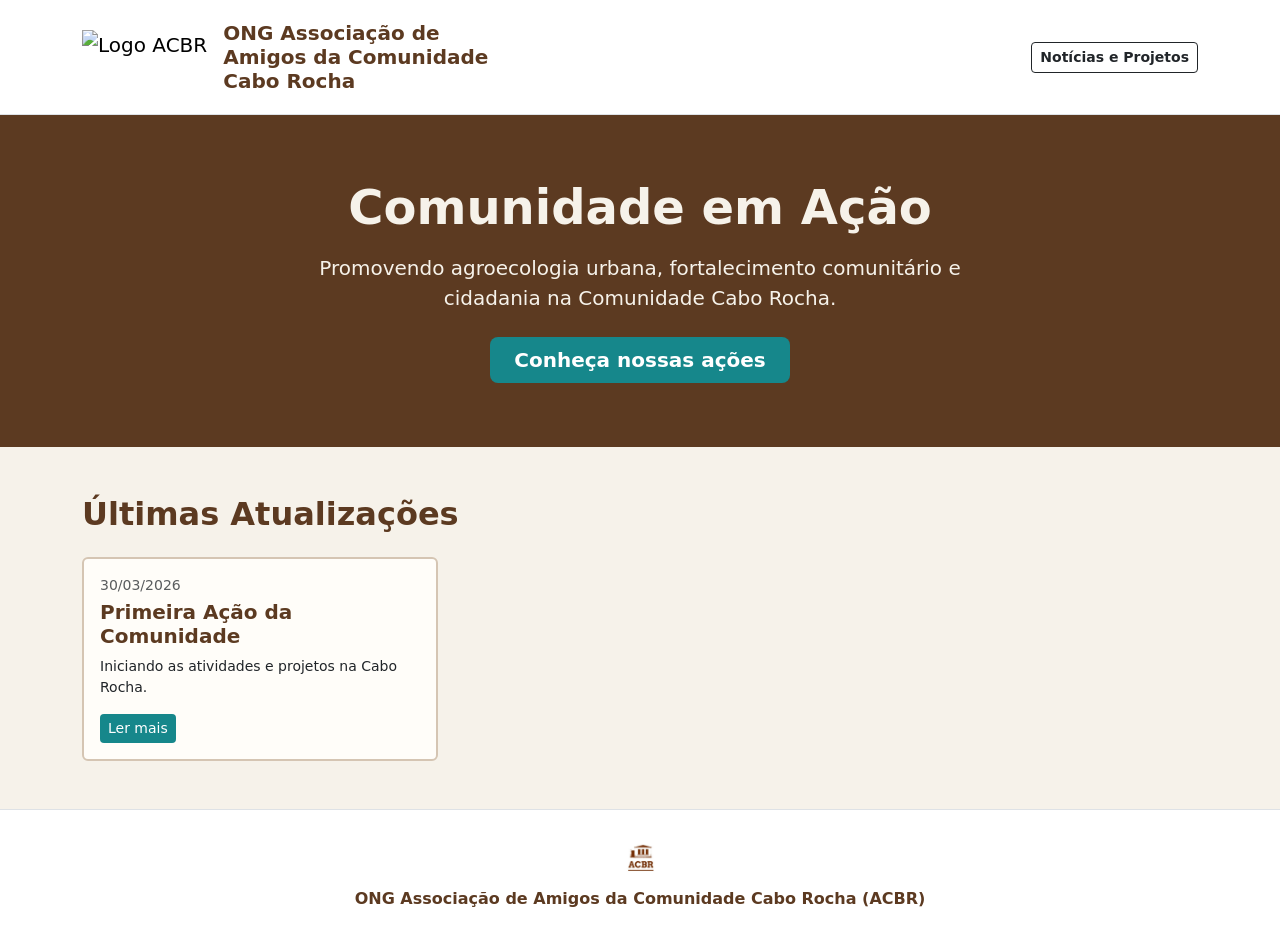
==== public/index.html @ d7d4a8e3 "Primeiro commit - Site Cabo Rocha" ====
<!DOCTYPE html>
<html lang="pt-br">
<head><script src="/livereload.js?mindelay=10&amp;v=2&amp;port=1313&amp;path=livereload" data-no-instant defer></script>
  <meta charset="UTF-8">
  <meta name="viewport" content="width=device-width, initial-scale=1.0">
  <title>Cabo Rocha</title>
  <link href="https://cdn.jsdelivr.net/npm/bootstrap@5.3.3/dist/css/bootstrap.min.css" rel="stylesheet">
  <style>
    body { background-color: #F6F2EA; color: #2B2118; }
    .bg-terra { background-color: #5C3A21; color: #F6F2EA; }
    .text-terra { color: #5C3A21; }
    .btn-turquesa { background-color: #16878B; color: #fff; border: none; }
    .btn-turquesa:hover { background-color: #11696C; color: #fff; }
    .card-custom { background-color: #FFFDF9; border: 2px solid #D5C5B3; }
  </style>
	<meta name="generator" content="Hugo 0.170.1">
</head>
<body>

  <nav class="navbar navbar-expand-lg bg-white border-bottom py-3">
    <div class="container">
      <a class="navbar-brand d-flex align-items-center gap-3" href="/">
        <img src="/uploads/logo-antigo.png" alt="Logo ACBR" height="55">
        <span class="fw-bold text-terra text-wrap" style="max-width: 280px; line-height: 1.2;">
          ONG Associação de Amigos da Comunidade Cabo Rocha
        </span>
      </a>
      <div class="ms-auto">
        <a href="/posts/" class="btn btn-outline-dark btn-sm fw-bold">Notícias e Projetos</a>
      </div>
    </div>
  </nav>

  <header class="bg-terra py-5 text-center">
    <div class="container py-3">
      <h1 class="display-5 fw-bold">Comunidade em Ação</h1>
      <p class="lead mx-auto mt-3" style="max-width: 650px;">
        Promovendo agroecologia urbana, fortalecimento comunitário e cidadania na Comunidade Cabo Rocha.
      </p>
      <a href="/posts/" class="btn btn-turquesa btn-lg mt-2 fw-bold px-4">Conheça nossas ações</a>
    </div>
  </header>

  <main class="container my-5">
    <h2 class="fw-bold text-terra mb-4">Últimas Atualizações</h2>
    <div class="row g-4">
      
      <div class="col-md-4">
        <div class="card h-100 card-custom p-3">
          
          <div class="card-body p-0 d-flex flex-column">
            <small class="text-muted">30/03/2026</small>
            <h5 class="card-title fw-bold text-terra mt-1">Primeira Ação da Comunidade</h5>
            <p class="card-text small">Iniciando as atividades e projetos na Cabo Rocha.</p>
            <a href="/posts/meu-post/" class="btn btn-turquesa btn-sm mt-auto align-self-start">Ler mais</a>
          </div>
        </div>
      </div>
      
    </div>
  </main>

  
  <footer class="bg-white border-top py-4 text-center mt-5">
    <div class="container">
      <img src="uploads/logo-antigo.png" alt="Logo ACBR" height="45" class="mb-2">
      <p class="mb-0 fw-bold text-terra">ONG Associação de Amigos da Comunidade Cabo Rocha (ACBR)</p>
    </div>
  </footer>

</body>
</html>
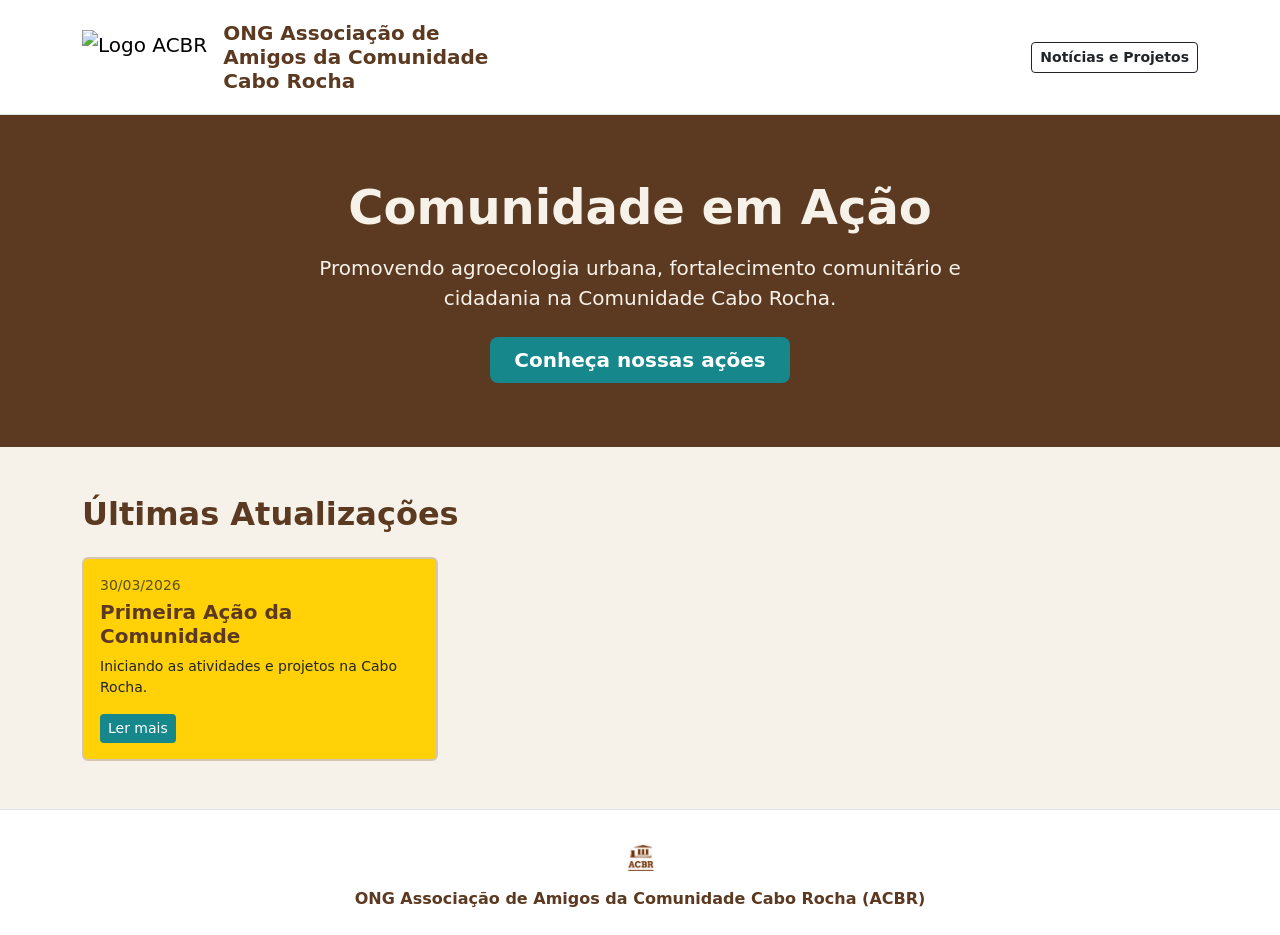
==== commit 7a8900ab: "add Netlify Identity widget and update card background color" ====
--- a/public/index.html
+++ b/public/index.html
@@ -5,13 +5,14 @@
   <meta name="viewport" content="width=device-width, initial-scale=1.0">
   <title>Cabo Rocha</title>
   <link href="https://cdn.jsdelivr.net/npm/bootstrap@5.3.3/dist/css/bootstrap.min.css" rel="stylesheet">
+  <script src="https://identity.netlify.com/v1/netlify-identity-widget.js"></script>
   <style>
     body { background-color: #F6F2EA; color: #2B2118; }
     .bg-terra { background-color: #5C3A21; color: #F6F2EA; }
     .text-terra { color: #5C3A21; }
     .btn-turquesa { background-color: #16878B; color: #fff; border: none; }
     .btn-turquesa:hover { background-color: #11696C; color: #fff; }
-    .card-custom { background-color: #FFFDF9; border: 2px solid #D5C5B3; }
+    .card-custom { background-color: #ffd106; border: 2px solid #D5C5B3; }
   </style>
 	<meta name="generator" content="Hugo 0.170.1">
 </head>
@@ -58,6 +59,19 @@
       </div>
       
     </div>
+
+    <script>
+  if (window.netlifyIdentity) {
+    window.netlifyIdentity.on("init", user => {
+      if (!user) {
+        window.netlifyIdentity.on("login", () => {
+          document.location.href = "/admin/";
+        });
+      }
+    });
+  }
+</script>
+
   </main>
 
   
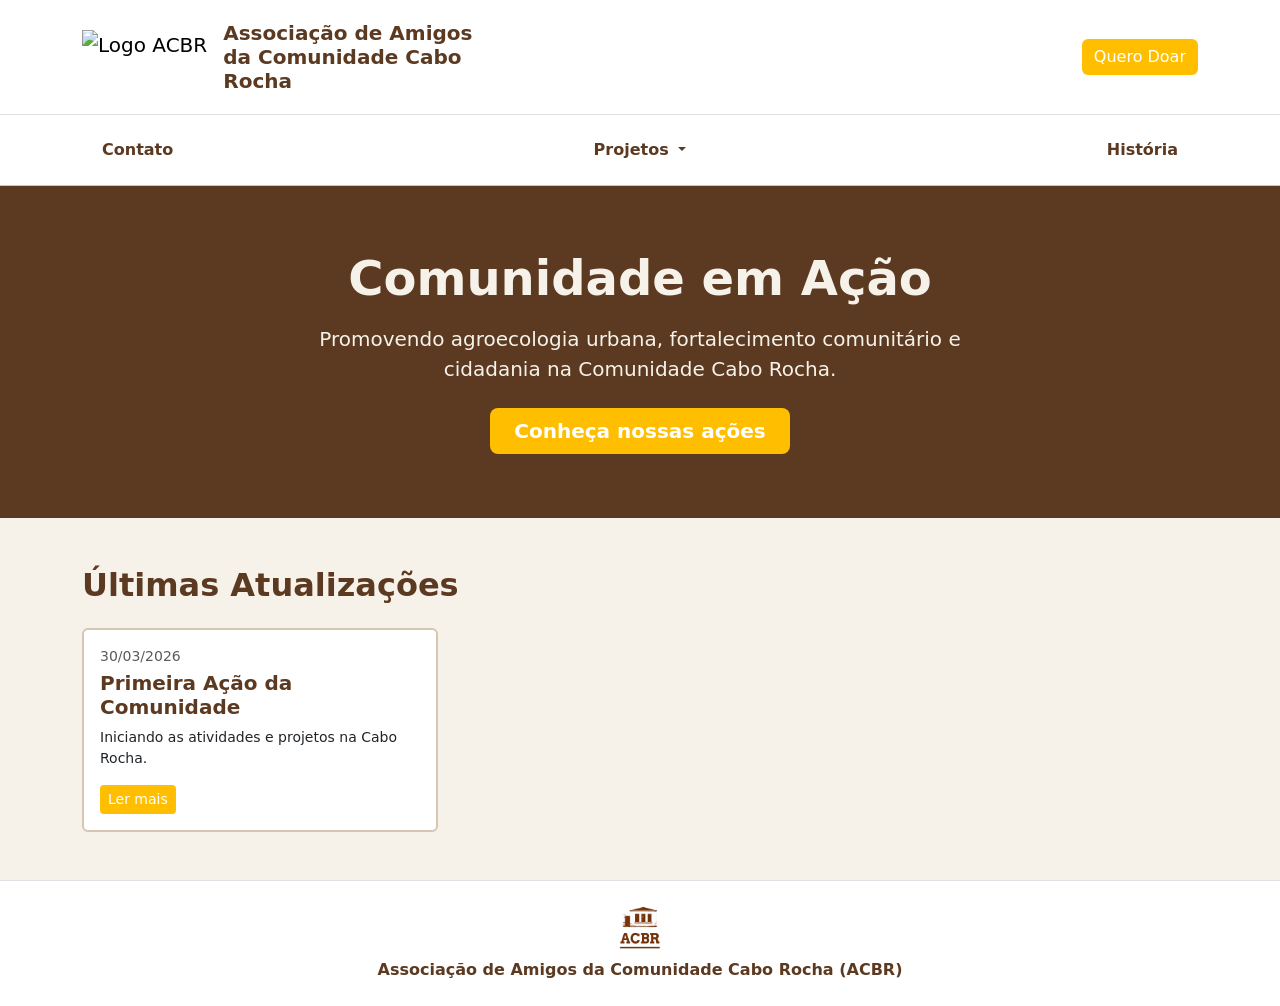
==== commit 9988d83c: "nova atualização 19:52" ====
--- a/public/index.html
+++ b/public/index.html
@@ -3,34 +3,117 @@
 <head><script src="/livereload.js?mindelay=10&amp;v=2&amp;port=1313&amp;path=livereload" data-no-instant defer></script>
   <meta charset="UTF-8">
   <meta name="viewport" content="width=device-width, initial-scale=1.0">
+  <link rel="icon" type="image/x-icon" href="/uploads/favicon.png">
   <title>Cabo Rocha</title>
   <link href="https://cdn.jsdelivr.net/npm/bootstrap@5.3.3/dist/css/bootstrap.min.css" rel="stylesheet">
+  <script>
+  
+  document.getElementById("projetosDropdown").addEventListener("click", function(e) {
+    e.preventDefault();
+
+    document.getElementById("projetosMenu").classList.toggle("show");
+  });
+
+  
+  document.getElementById("esporteDropdown").addEventListener("click", function(e) {
+    e.preventDefault();
+    e.stopPropagation();
+
+    this.parentElement.classList.toggle("show");
+  });
+
+  
+  document.addEventListener("click", function(e) {
+    if (!e.target.closest(".menu-links")) {
+      document.getElementById("projetosMenu").classList.remove("show");
+
+      document.querySelectorAll(".dropdown-submenu").forEach(function(item) {
+        item.classList.remove("show");
+      });
+    }
+  });
+</script>
+  <link rel="stylesheet" href="css/css.css">
   <script src="https://identity.netlify.com/v1/netlify-identity-widget.js"></script>
   <style>
-    body { background-color: #F6F2EA; color: #2B2118; }
+    body { background-color: #F6F2EA; color: #ffbf00; }
     .bg-terra { background-color: #5C3A21; color: #F6F2EA; }
     .text-terra { color: #5C3A21; }
-    .btn-turquesa { background-color: #16878B; color: #fff; border: none; }
-    .btn-turquesa:hover { background-color: #11696C; color: #fff; }
-    .card-custom { background-color: #ffd106; border: 2px solid #D5C5B3; }
+    .btn-turquesa { background-color: #ffbf00; color: #fff; border: none; }
+    .btn-turquesa:hover { background-color: #ffbf00; color: #fff; }
+    .card-custom { background-color: #fff; border: 2px solid #D5C5B3; }
   </style>
 	<meta name="generator" content="Hugo 0.170.1">
 </head>
 <body>
 
+
+
   <nav class="navbar navbar-expand-lg bg-white border-bottom py-3">
     <div class="container">
       <a class="navbar-brand d-flex align-items-center gap-3" href="/">
-        <img src="/uploads/logo-antigo.png" alt="Logo ACBR" height="55">
+        <img src="/uploads/logo.png" alt="Logo ACBR" height="55">
         <span class="fw-bold text-terra text-wrap" style="max-width: 280px; line-height: 1.2;">
-          ONG Associação de Amigos da Comunidade Cabo Rocha
+          Associação de Amigos da Comunidade Cabo Rocha
         </span>
       </a>
       <div class="ms-auto">
-        <a href="/posts/" class="btn btn-outline-dark btn-sm fw-bold">Notícias e Projetos</a>
+        <a href="/" class="btn btn-outline-dark" style="background-color: #ffbf00; color: #fff; border: none; hover: color:#ffbf00;">Quero Doar</a>
       </div>
     </div>
   </nav>
+
+<nav class="navbar navbar-expand-lg menu-links">
+  <div class="container">
+
+    <button class="navbar-toggler" type="button"
+      data-bs-toggle="collapse" data-bs-target="#menuLinks">
+      <span class="navbar-toggler-icon"></span>
+    </button>
+
+    <div class="collapse navbar-collapse" id="menuLinks">
+      <ul class="navbar-nav w-100 justify-content-between">
+
+        <li class="nav-item">
+          <a class="nav-link" href="/contato/">Contato</a>
+        </li>
+
+        
+        <li class="nav-item dropdown">
+          <a class="nav-link dropdown-toggle" href="#"
+             id="projetosDropdown">
+            Projetos
+          </a>
+
+          <ul class="dropdown-menu" id="projetosMenu">
+            <li><a class="dropdown-item" href="/cozinha/">Cozinha</a></li>
+            <li><a class="dropdown-item" href="/horta/">Horta</a></li>
+            <li><a class="dropdown-item" href="/pandorga/">Pandorga</a></li>
+            <li><a class="dropdown-item" href="/pandorginha/">Pandorginha</a></li>
+
+            
+            <li class="dropdown-submenu">
+              <a class="dropdown-item" href="#" id="esporteDropdown">
+                Esporte <span class="float-end">›</span>
+              </a>
+
+              <ul class="dropdown-menu">
+                <li><a class="dropdown-item" href="/jiu-jitsu/">Jiu Jitsu</a></li>
+                <li><a class="dropdown-item" href="/bicicleta/">Bicicleta</a></li>
+              </ul>
+            </li>
+          </ul>
+        </li>
+
+        
+        <li class="nav-item">
+          <a class="nav-link" href="/historia/">História</a>
+        </li>
+
+      </ul>
+    </div>
+  </div>
+</nav>
 
   <header class="bg-terra py-5 text-center">
     <div class="container py-3">
@@ -77,8 +160,8 @@
   
   <footer class="bg-white border-top py-4 text-center mt-5">
     <div class="container">
-      <img src="uploads/logo-antigo.png" alt="Logo ACBR" height="45" class="mb-2">
-      <p class="mb-0 fw-bold text-terra">ONG Associação de Amigos da Comunidade Cabo Rocha (ACBR)</p>
+      <img src="uploads/logo.png" alt="Logo ACBR" height="45" class="mb-2">
+      <p class="mb-0 fw-bold text-terra">Associação de Amigos da Comunidade Cabo Rocha (ACBR)</p>
     </div>
   </footer>
 
--- a/public/css/css.css
+++ b/public/css/css.css
@@ -0,0 +1,127 @@
+/* Barra de navegação */
+.menu-links {
+  background-color: #fff;
+  border-bottom: 1px solid #D5C5B3;
+}
+
+.menu-links .nav-link {
+  color: #5C3A21 !important;
+  font-weight: bold;
+  padding: 15px 20px !important;
+  transition: 0.2s;
+}
+
+.menu-links .nav-link:hover {
+  color: #ffbf00 !important;
+}
+
+.menu-links .dropdown-menu {
+  background-color: #fff;
+  border: 1px solid #D5C5B3;
+  border-radius: 0;
+  box-shadow: 0 4px 8px rgba(92, 58, 33, 0.12);
+}
+
+.menu-links .dropdown-item {
+  color: #5C3A21 !important;
+  padding: 10px 18px;
+}
+
+.menu-links .dropdown-item:hover {
+  background-color: #ffbf00;
+  color: #fff !important;
+}
+
+/* Submenu de Esporte */
+.dropdown-submenu {
+  position: relative;
+}
+
+.dropdown-submenu > .dropdown-menu {
+  top: 0;
+  left: 100%;
+  margin-top: -1px;
+  display: none;
+}
+
+.dropdown-submenu.show > .dropdown-menu {
+  display: block;
+}
+
+/* Botão do submenu */
+.submenu-toggle {
+  width: 100%;
+  text-align: left;
+  background: none;
+  border: none;
+}
+
+/* Celulares */
+@media (max-width: 991px) {
+  .dropdown-submenu > .dropdown-menu {
+    position: static;
+    margin-left: 15px;
+    box-shadow: none;
+    border: none;
+  }
+
+  .menu-links .nav-link {
+    padding: 12px !important;
+  }
+}
+
+/* Dropdown principal */
+.menu-links .dropdown-menu {
+  display: none;
+  background-color: #fff;
+  border: 1px solid #D5C5B3;
+  border-radius: 0;
+}
+
+.menu-links .dropdown-menu.show {
+  display: block;
+}
+
+.menu-links .nav-link {
+  color: #5C3A21 !important;
+  font-weight: bold;
+  padding: 15px 20px !important;
+}
+
+.menu-links .nav-link:hover {
+  color: #ffbf00 !important;
+}
+
+.menu-links .dropdown-item {
+  color: #5C3A21 !important;
+  padding: 10px 18px;
+}
+
+.menu-links .dropdown-item:hover {
+  background-color: #ffbf00;
+  color: #fff !important;
+}
+
+/* Submenu */
+.dropdown-submenu {
+  position: relative;
+}
+
+.dropdown-submenu .dropdown-menu {
+  display: none;
+  position: absolute;
+  top: 0;
+  left: 100%;
+  margin: 0;
+}
+
+.dropdown-submenu.show > .dropdown-menu {
+  display: block;
+}
+
+@media (max-width: 991px) {
+  .dropdown-submenu .dropdown-menu {
+    position: static;
+    margin-left: 15px;
+  }
+}
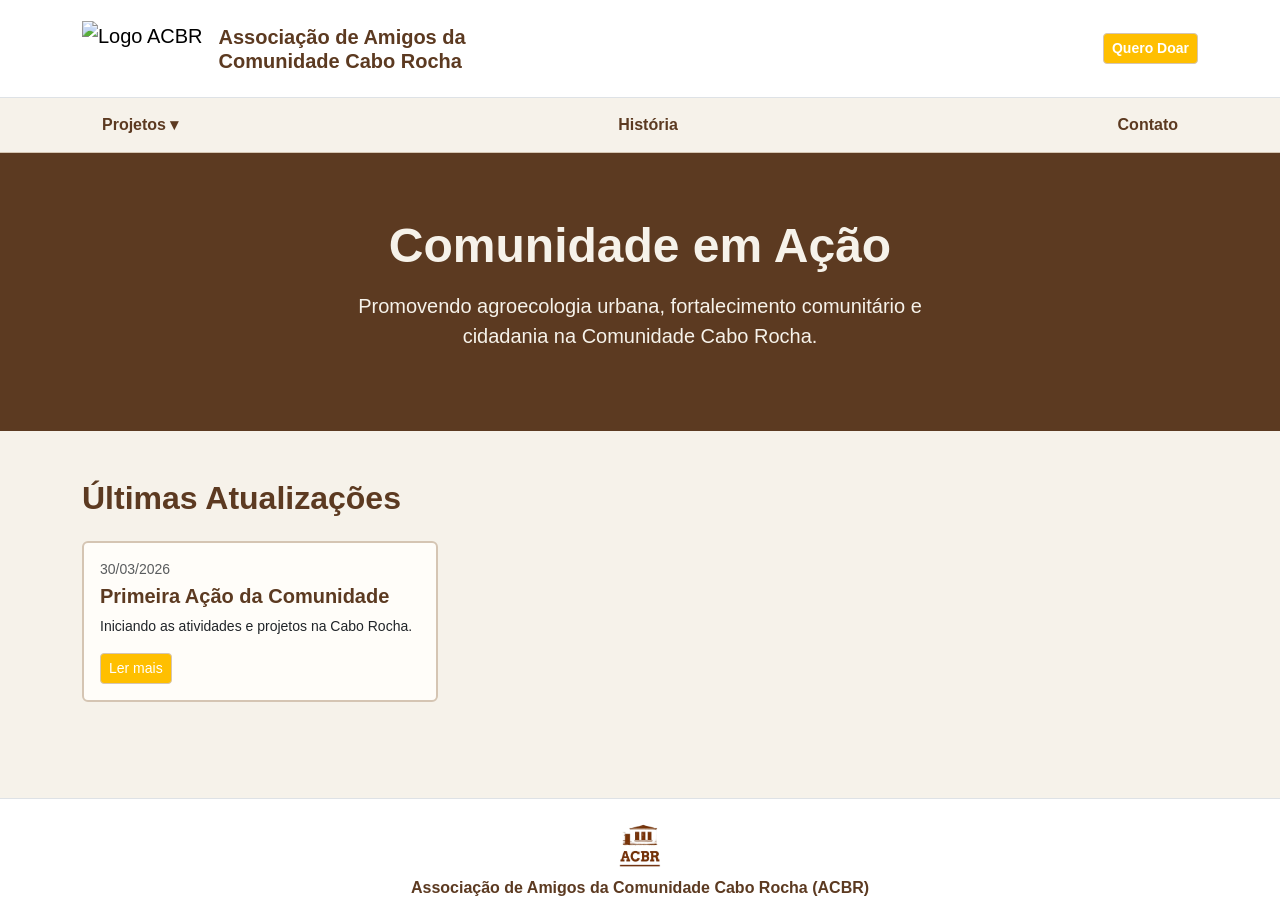
==== commit 722c004b: "update baseURL and refactor styles for improved consistency and responsiveness" ====
--- a/public/index.html
+++ b/public/index.html
@@ -6,50 +6,13 @@
   <link rel="icon" type="image/x-icon" href="/uploads/favicon.png">
   <title>Cabo Rocha</title>
   <link href="https://cdn.jsdelivr.net/npm/bootstrap@5.3.3/dist/css/bootstrap.min.css" rel="stylesheet">
-  <script>
-  
-  document.getElementById("projetosDropdown").addEventListener("click", function(e) {
-    e.preventDefault();
-
-    document.getElementById("projetosMenu").classList.toggle("show");
-  });
-
-  
-  document.getElementById("esporteDropdown").addEventListener("click", function(e) {
-    e.preventDefault();
-    e.stopPropagation();
-
-    this.parentElement.classList.toggle("show");
-  });
-
-  
-  document.addEventListener("click", function(e) {
-    if (!e.target.closest(".menu-links")) {
-      document.getElementById("projetosMenu").classList.remove("show");
-
-      document.querySelectorAll(".dropdown-submenu").forEach(function(item) {
-        item.classList.remove("show");
-      });
-    }
-  });
-</script>
   <link rel="stylesheet" href="css/css.css">
   <script src="https://identity.netlify.com/v1/netlify-identity-widget.js"></script>
-  <style>
-    body { background-color: #F6F2EA; color: #ffbf00; }
-    .bg-terra { background-color: #5C3A21; color: #F6F2EA; }
-    .text-terra { color: #5C3A21; }
-    .btn-turquesa { background-color: #ffbf00; color: #fff; border: none; }
-    .btn-turquesa:hover { background-color: #ffbf00; color: #fff; }
-    .card-custom { background-color: #fff; border: 2px solid #D5C5B3; }
-  </style>
 	<meta name="generator" content="Hugo 0.170.1">
 </head>
 <body>
 
-
-
-  <nav class="navbar navbar-expand-lg bg-white border-bottom py-3">
+<nav class="navbar navbar-expand-lg bg-white border-bottom py-3">
     <div class="container">
       <a class="navbar-brand d-flex align-items-center gap-3" href="/">
         <img src="/uploads/logo.png" alt="Logo ACBR" height="55">
@@ -57,73 +20,56 @@
           Associação de Amigos da Comunidade Cabo Rocha
         </span>
       </a>
+
+
       <div class="ms-auto">
-        <a href="/" class="btn btn-outline-dark" style="background-color: #ffbf00; color: #fff; border: none; hover: color:#ffbf00;">Quero Doar</a>
+        <a href="/" class="btn btn-outline-dark btn-sm fw-bold">Quero Doar</a>
       </div>
     </div>
   </nav>
 
-<nav class="navbar navbar-expand-lg menu-links">
-  <div class="container">
+  <nav class="menu-links">
+  <div class="container d-flex flex-wrap justify-content-between align-items-center">
 
-    <button class="navbar-toggler" type="button"
-      data-bs-toggle="collapse" data-bs-target="#menuLinks">
-      <span class="navbar-toggler-icon"></span>
-    </button>
+    <details class="menu-dropdown">
+      <summary>Projetos</summary>
 
-    <div class="collapse navbar-collapse" id="menuLinks">
-      <ul class="navbar-nav w-100 justify-content-between">
+      <div class="menu-dropdown-content">
 
-        <li class="nav-item">
-          <a class="nav-link" href="/contato/">Contato</a>
-        </li>
+        <a href="/cozinha/">Cozinha</a>
+        <a href="/horta/">Horta</a>
+        <a href="/pandorga/">Pandorga</a>
+        <a href="/pandorginha/">Pandorginha</a>
 
-        
-        <li class="nav-item dropdown">
-          <a class="nav-link dropdown-toggle" href="#"
-             id="projetosDropdown">
-            Projetos
-          </a>
+        <details class="menu-subdropdown">
+          <summary>Esporte <span>›</span></summary>
 
-          <ul class="dropdown-menu" id="projetosMenu">
-            <li><a class="dropdown-item" href="/cozinha/">Cozinha</a></li>
-            <li><a class="dropdown-item" href="/horta/">Horta</a></li>
-            <li><a class="dropdown-item" href="/pandorga/">Pandorga</a></li>
-            <li><a class="dropdown-item" href="/pandorginha/">Pandorginha</a></li>
+          <div class="menu-subcontent">
+            <a href="/jiu-jitsu/">Jiu Jitsu</a>
+            <a href="/bicicleta/">Bicicleta</a>
+          </div>
+        </details>
 
-            
-            <li class="dropdown-submenu">
-              <a class="dropdown-item" href="#" id="esporteDropdown">
-                Esporte <span class="float-end">›</span>
-              </a>
+      </div>
+    </details>
 
-              <ul class="dropdown-menu">
-                <li><a class="dropdown-item" href="/jiu-jitsu/">Jiu Jitsu</a></li>
-                <li><a class="dropdown-item" href="/bicicleta/">Bicicleta</a></li>
-              </ul>
-            </li>
-          </ul>
-        </li>
+    <a href="/historia/" class="menu-link">História</a>
 
-        
-        <li class="nav-item">
-          <a class="nav-link" href="/historia/">História</a>
-        </li>
+    <a href="/contato/" class="menu-link-direita">Contato</a>
 
-      </ul>
-    </div>
+
   </div>
 </nav>
 
-  <header class="bg-terra py-5 text-center">
-    <div class="container py-3">
-      <h1 class="display-5 fw-bold">Comunidade em Ação</h1>
-      <p class="lead mx-auto mt-3" style="max-width: 650px;">
-        Promovendo agroecologia urbana, fortalecimento comunitário e cidadania na Comunidade Cabo Rocha.
-      </p>
-      <a href="/posts/" class="btn btn-turquesa btn-lg mt-2 fw-bold px-4">Conheça nossas ações</a>
-    </div>
-  </header>
+<header class="bg-terra py-5 text-center">
+  <div class="container py-3">
+    <h1 class="display-5 fw-bold">Comunidade em Ação</h1>
+
+    <p class="lead mx-auto mt-3" style="max-width: 650px;">
+      Promovendo agroecologia urbana, fortalecimento comunitário e cidadania na Comunidade Cabo Rocha.
+    </p>
+  </div>
+</header>
 
   <main class="container my-5">
     <h2 class="fw-bold text-terra mb-4">Últimas Atualizações</h2>
@@ -157,7 +103,6 @@
 
   </main>
 
-  
   <footer class="bg-white border-top py-4 text-center mt-5">
     <div class="container">
       <img src="uploads/logo.png" alt="Logo ACBR" height="45" class="mb-2">
--- a/public/css/css.css
+++ b/public/css/css.css
@@ -1,127 +1,221 @@
-/* Barra de navegação */
+
+/* ========================================
+   CONFIGURAÇÕES GERAIS
+======================================== */
+
+* {
+    font-family: 'Trebuchet MS', 'Lucida Sans Unicode',
+        'Lucida Grande', 'Lucida Sans', Arial, sans-serif;
+}
+
+body {
+    width: 100%;
+    min-height: 100dvh;
+    display: flex;
+    flex-direction: column;
+
+    background-color: #F6F2EA;
+    color: #2B2118;
+}
+
+main {
+    display: flex;
+    flex-direction: column;
+    flex: 1; /*stretch mas o firefox n gosta;  fah*/
+}
+
+
+/* ========================================
+   CORES E UTILITÁRIOS
+======================================== */
+
+.bg-terra {
+    background-color: #5C3A21;
+    color: #F6F2EA;
+}
+
+.text-terra {
+    color: #5C3A21;
+}
+
+
+/* ========================================
+   BARRA DE NAVEGAÇÃO
+======================================== */
+
 .menu-links {
-  background-color: #fff;
-  border-bottom: 1px solid #D5C5B3;
-}
-
-.menu-links .nav-link {
-  color: #5C3A21 !important;
-  font-weight: bold;
-  padding: 15px 20px !important;
-  transition: 0.2s;
-}
-
-.menu-links .nav-link:hover {
-  color: #ffbf00 !important;
-}
-
-.menu-links .dropdown-menu {
-  background-color: #fff;
-  border: 1px solid #D5C5B3;
-  border-radius: 0;
-  box-shadow: 0 4px 8px rgba(92, 58, 33, 0.12);
-}
-
-.menu-links .dropdown-item {
-  color: #5C3A21 !important;
-  padding: 10px 18px;
-}
-
-.menu-links .dropdown-item:hover {
-  background-color: #ffbf00;
-  color: #fff !important;
-}
-
-/* Submenu de Esporte */
-.dropdown-submenu {
-  position: relative;
-}
-
-.dropdown-submenu > .dropdown-menu {
-  top: 0;
-  left: 100%;
-  margin-top: -1px;
-  display: none;
-}
-
-.dropdown-submenu.show > .dropdown-menu {
-  display: block;
-}
-
-/* Botão do submenu */
-.submenu-toggle {
-  width: 100%;
-  text-align: left;
-  background: none;
-  border: none;
+    background-color: #F6F2EA;
+    border-bottom: 1px solid #D5C5B3;
+}
+
+.menu-link,
+.menu-link-direita,
+.menu-dropdown summary,
+.menu-subdropdown summary {
+    color: #5C3A21;
+    font-weight: bold;
+    text-decoration: none;
+    cursor: pointer;
+    list-style: none;
+    padding: 15px 20px;
+    transition: 0.2s ease;
+}
+
+.menu-link:hover,
+.menu-link-direita:hover,
+.menu-dropdown summary:hover,
+.menu-subdropdown summary:hover {
+    background-color: #ffbf00;
+    color: #F6F2EA;
+}
+
+/* Remove indicadores padrão */
+.menu-dropdown summary::-webkit-details-marker,
+.menu-subdropdown summary::-webkit-details-marker {
+    display: none;
+}
+
+/* Indicador do dropdown */
+.menu-dropdown > summary::after {
+    content: " ▾";
+}
+
+
+/* ========================================
+   DROPDOWN PRINCIPAL
+======================================== */
+
+.menu-dropdown {
+    position: relative;
+}
+
+.menu-dropdown-content {
+    position: absolute;
+    top: 100%;
+    left: 0;
+    min-width: 210px;
+    background-color: #F6F2EA;
+    border: 1px solid #D5C5B3;
+    z-index: 1000;
+}
+
+.menu-dropdown-content > a,
+.menu-subcontent > a {
+    display: block;
+    padding: 11px 16px;
+    color: #5C3A21;
+    text-decoration: none;
+    transition: 0.2s ease;
+}
+
+.menu-dropdown-content > a:hover,
+.menu-subcontent > a:hover {
+    background-color: #ffbf00;
+    color: #F6F2EA;
+}
+
+
+/* ========================================
+   SUBMENU DE ESPORTE
+======================================== */
+
+.menu-subdropdown {
+    position: relative;
+}
+
+.menu-subdropdown > summary span {
+    float: right;
+}
+
+.menu-subcontent {
+    position: absolute;
+    top: 0;
+    left: 100%;
+    min-width: 170px;
+    background-color: #F6F2EA;
+    border: 1px solid #D5C5B3;
+    z-index: 1001;
+}
+
+
+/* ========================================
+   BOTÕES
+======================================== */
+
+.btn-turquesa,
+.btn-outline-dark {
+    background-color: #ffbf00;
+    color: #fff;
+    border: 1px solid #D5C5B3;
+    transition: 0.2s ease;
+}
+
+.btn-turquesa:hover,
+.btn-outline-dark:hover {
+    background-color: #5C3A21;
+    color: #D5C5B3;
+    border-color: #D5C5B3;
+}
+
+
+/* ========================================
+   CARDS E PUBLICAÇÕES
+======================================== */
+
+.card-custom,
+.box-post {
+    background-color: #FFFDF9;
+    border: 2px solid #D5C5B3;
+}
+
+.card-custom {
+    transition: transform 0.2s ease, box-shadow 0.2s ease;
+}
+
+.card-custom:hover {
+    transform: translateY(-4px);
+    box-shadow: 0 5px 15px rgba(92, 58, 33, 0.12);
+}
+
+
+/* ========================================
+   CONTEÚDO DE TEXTO
+======================================== */
+
+.conteudo-texto img {
+    max-width: 100%;
+    height: auto;
+    border-radius: 8px;
+    margin: 1rem 0;
+}
+
+
+/* ========================================
+   RESPONSIVIDADE
+======================================== */
+
+/* Tablets e celulares */
+@media (max-width: 991px) {
+    .menu-link,
+    .menu-link-direita,
+    .menu-dropdown summary,
+    .menu-subdropdown summary {
+        padding: 12px;
+    }
 }
 
 /* Celulares */
-@media (max-width: 991px) {
-  .dropdown-submenu > .dropdown-menu {
-    position: static;
-    margin-left: 15px;
-    box-shadow: none;
-    border: none;
-  }
-
-  .menu-links .nav-link {
-    padding: 12px !important;
-  }
-}
-
-/* Dropdown principal */
-.menu-links .dropdown-menu {
-  display: none;
-  background-color: #fff;
-  border: 1px solid #D5C5B3;
-  border-radius: 0;
-}
-
-.menu-links .dropdown-menu.show {
-  display: block;
-}
-
-.menu-links .nav-link {
-  color: #5C3A21 !important;
-  font-weight: bold;
-  padding: 15px 20px !important;
-}
-
-.menu-links .nav-link:hover {
-  color: #ffbf00 !important;
-}
-
-.menu-links .dropdown-item {
-  color: #5C3A21 !important;
-  padding: 10px 18px;
-}
-
-.menu-links .dropdown-item:hover {
-  background-color: #ffbf00;
-  color: #fff !important;
-}
-
-/* Submenu */
-.dropdown-submenu {
-  position: relative;
-}
-
-.dropdown-submenu .dropdown-menu {
-  display: none;
-  position: absolute;
-  top: 0;
-  left: 100%;
-  margin: 0;
-}
-
-.dropdown-submenu.show > .dropdown-menu {
-  display: block;
-}
-
-@media (max-width: 991px) {
-  .dropdown-submenu .dropdown-menu {
-    position: static;
-    margin-left: 15px;
-  }
-}+@media (max-width: 600px) {
+    .menu-links .container {
+        flex-direction: column;
+        align-items: stretch !important;
+    }
+
+    .menu-dropdown-content,
+    .menu-subcontent {
+        position: static;
+        box-shadow: none;
+        border: none;
+        padding-left: 15px;
+    }
+}
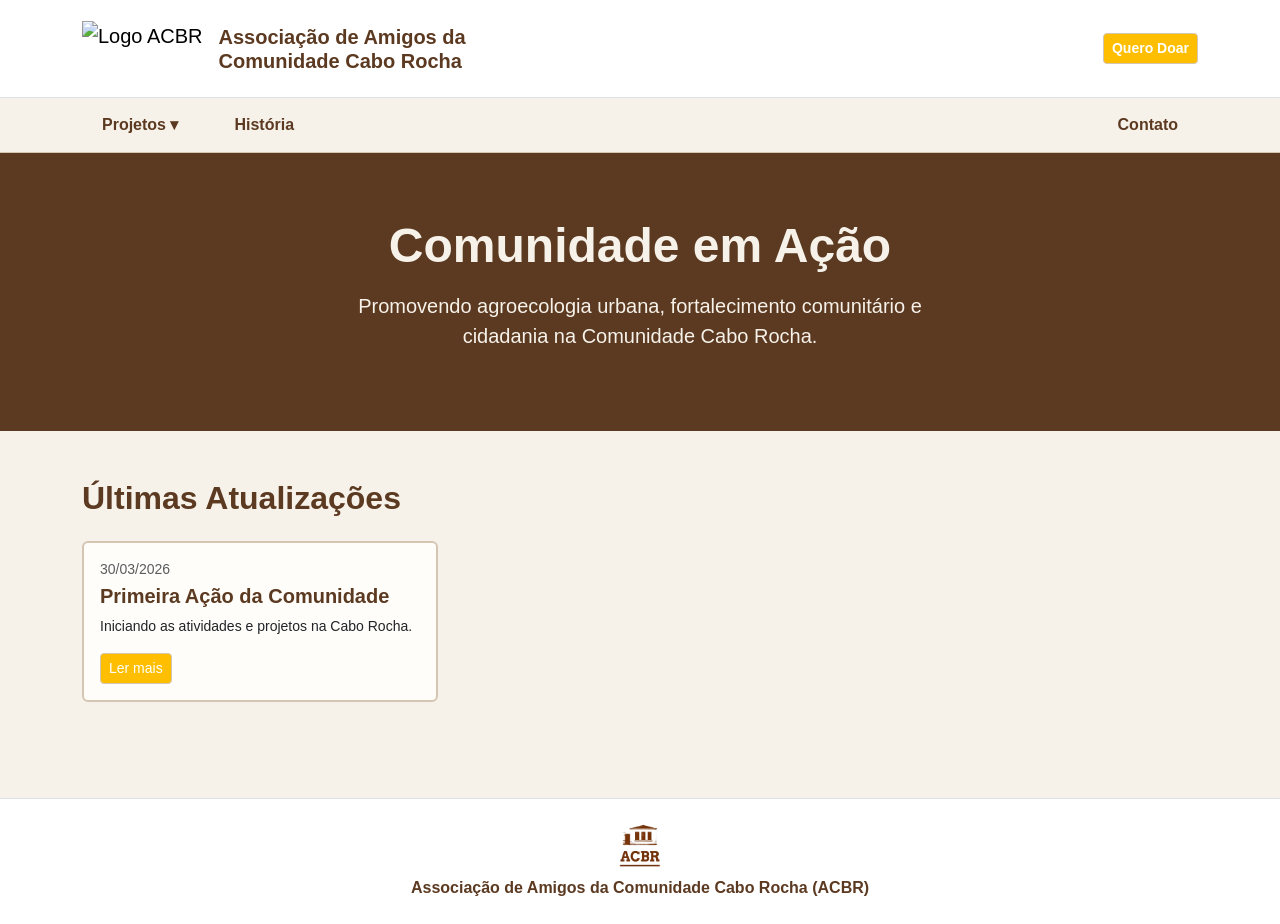
==== commit 6eecac0a: "refactor menu structure and styles for improved alignment and responsiveness" ====
--- a/public/index.html
+++ b/public/index.html
@@ -29,37 +29,35 @@
   </nav>
 
   <nav class="menu-links">
-  <div class="container d-flex flex-wrap justify-content-between align-items-center">
+    <div class="container d-flex align-items-center">
+        <div class="d-flex align-items-center gap-3">
 
-    <details class="menu-dropdown">
-      <summary>Projetos</summary>
+            <details class="menu-dropdown">
+                <summary>Projetos</summary>
 
-      <div class="menu-dropdown-content">
+                <div class="menu-dropdown-content">
+                    <a href="/cozinha/">Cozinha</a>
+                    <a href="/horta/">Horta</a>
+                    <a href="/pandorga/">Pandorga</a>
+                    <a href="/pandorginha/">Pandorginha</a>
 
-        <a href="/cozinha/">Cozinha</a>
-        <a href="/horta/">Horta</a>
-        <a href="/pandorga/">Pandorga</a>
-        <a href="/pandorginha/">Pandorginha</a>
+                    <details class="menu-subdropdown">
+                        <summary>Esporte <span>›</span></summary>
 
-        <details class="menu-subdropdown">
-          <summary>Esporte <span>›</span></summary>
+                        <div class="menu-subcontent">
+                            <a href="/jiu-jitsu/">Jiu Jitsu</a>
+                            <a href="/bicicleta/">Bicicleta</a>
+                        </div>
+                    </details>
+                </div>
+            </details>
 
-          <div class="menu-subcontent">
-            <a href="/jiu-jitsu/">Jiu Jitsu</a>
-            <a href="/bicicleta/">Bicicleta</a>
-          </div>
-        </details>
+            <a href="/historia/" class="menu-link">História</a>
+        </div>
+        <a href="/contato/" class="menu-link-direita ms-auto">Contato</a>
 
-      </div>
-    </details>
-
-    <a href="/historia/" class="menu-link">História</a>
-
-    <a href="/contato/" class="menu-link-direita">Contato</a>
-
-
-  </div>
-</nav>
+    </div>
+  </nav>
 
 <header class="bg-terra py-5 text-center">
   <div class="container py-3">
--- a/public/css/css.css
+++ b/public/css/css.css
@@ -219,3 +219,11 @@
         padding-left: 15px;
     }
 }
+
+.menu-links .container {
+    justify-content: flex-start;
+}
+
+.menu-link-direita {
+    margin-left: auto;
+}
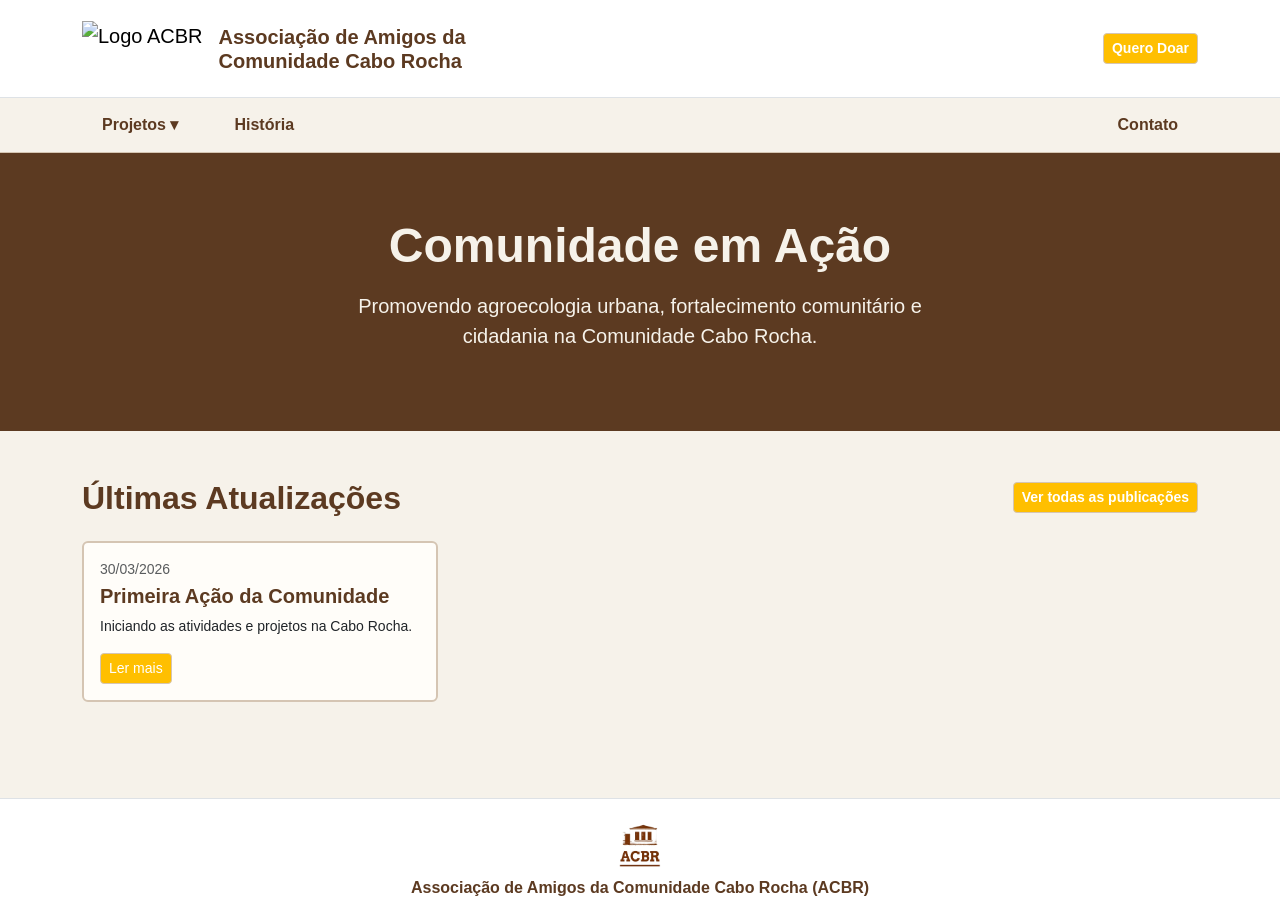
==== commit cfa6fe60: "refactor updates section for improved layout and added link to all posts" ====
--- a/public/index.html
+++ b/public/index.html
@@ -70,7 +70,13 @@
 </header>
 
   <main class="container my-5">
-    <h2 class="fw-bold text-terra mb-4">Últimas Atualizações</h2>
+    <div class="d-flex justify-content-between align-items-center mb-4 flex-wrap gap-3">
+      <h2 class="fw-bold text-terra mb-0">Últimas Atualizações</h2>
+
+      <a href="/posts/" class="btn btn-turquesa btn-sm fw-bold">
+        Ver todas as publicações
+      </a>
+    </div>
     <div class="row g-4">
       
       <div class="col-md-4">
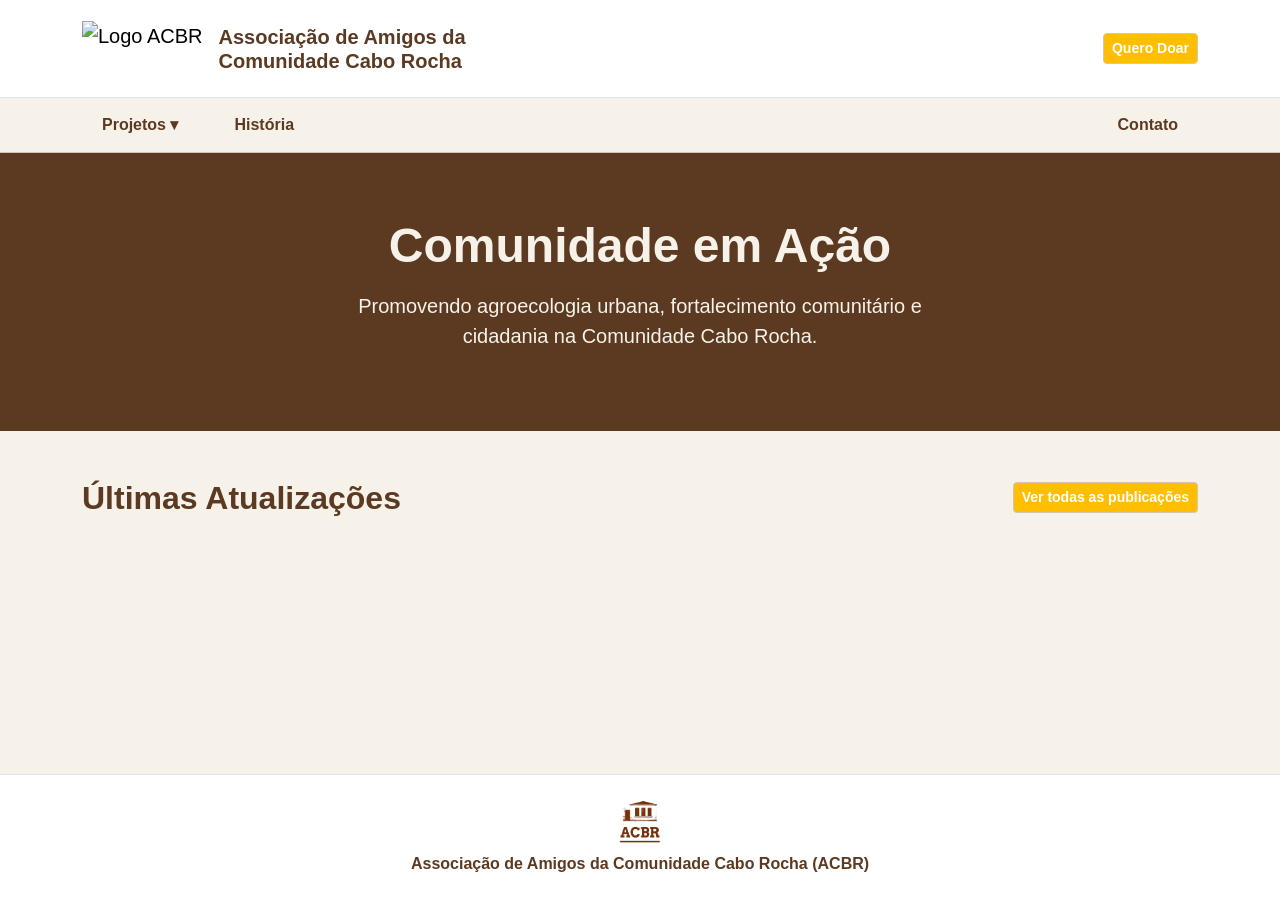
==== commit 4ec589c8: "Refactor code structure for improved readability and maintainability" ====
--- a/public/index.html
+++ b/public/index.html
@@ -3,7 +3,7 @@
 <head><script src="/livereload.js?mindelay=10&amp;v=2&amp;port=1313&amp;path=livereload" data-no-instant defer></script>
   <meta charset="UTF-8">
   <meta name="viewport" content="width=device-width, initial-scale=1.0">
-  <link rel="icon" type="image/x-icon" href="/uploads/favicon.png">
+  <link rel="icon" type="image/x-icon" href="/img/favicon.png">
   <title>Cabo Rocha</title>
   <link href="https://cdn.jsdelivr.net/npm/bootstrap@5.3.3/dist/css/bootstrap.min.css" rel="stylesheet">
   <link rel="stylesheet" href="css/css.css">
@@ -15,7 +15,7 @@
 <nav class="navbar navbar-expand-lg bg-white border-bottom py-3">
     <div class="container">
       <a class="navbar-brand d-flex align-items-center gap-3" href="/">
-        <img src="/uploads/logo.png" alt="Logo ACBR" height="55">
+        <img src="/img/logo.png" alt="Logo ACBR" height="55">
         <span class="fw-bold text-terra text-wrap" style="max-width: 280px; line-height: 1.2;">
           Associação de Amigos da Comunidade Cabo Rocha
         </span>
@@ -79,18 +79,6 @@
     </div>
     <div class="row g-4">
       
-      <div class="col-md-4">
-        <div class="card h-100 card-custom p-3">
-          
-          <div class="card-body p-0 d-flex flex-column">
-            <small class="text-muted">30/03/2026</small>
-            <h5 class="card-title fw-bold text-terra mt-1">Primeira Ação da Comunidade</h5>
-            <p class="card-text small">Iniciando as atividades e projetos na Cabo Rocha.</p>
-            <a href="/posts/meu-post/" class="btn btn-turquesa btn-sm mt-auto align-self-start">Ler mais</a>
-          </div>
-        </div>
-      </div>
-      
     </div>
 
     <script>
@@ -109,7 +97,7 @@
 
   <footer class="bg-white border-top py-4 text-center mt-5">
     <div class="container">
-      <img src="uploads/logo.png" alt="Logo ACBR" height="45" class="mb-2">
+      <img src="img/logo.png" alt="Logo ACBR" height="45" class="mb-2">
       <p class="mb-0 fw-bold text-terra">Associação de Amigos da Comunidade Cabo Rocha (ACBR)</p>
     </div>
   </footer>
